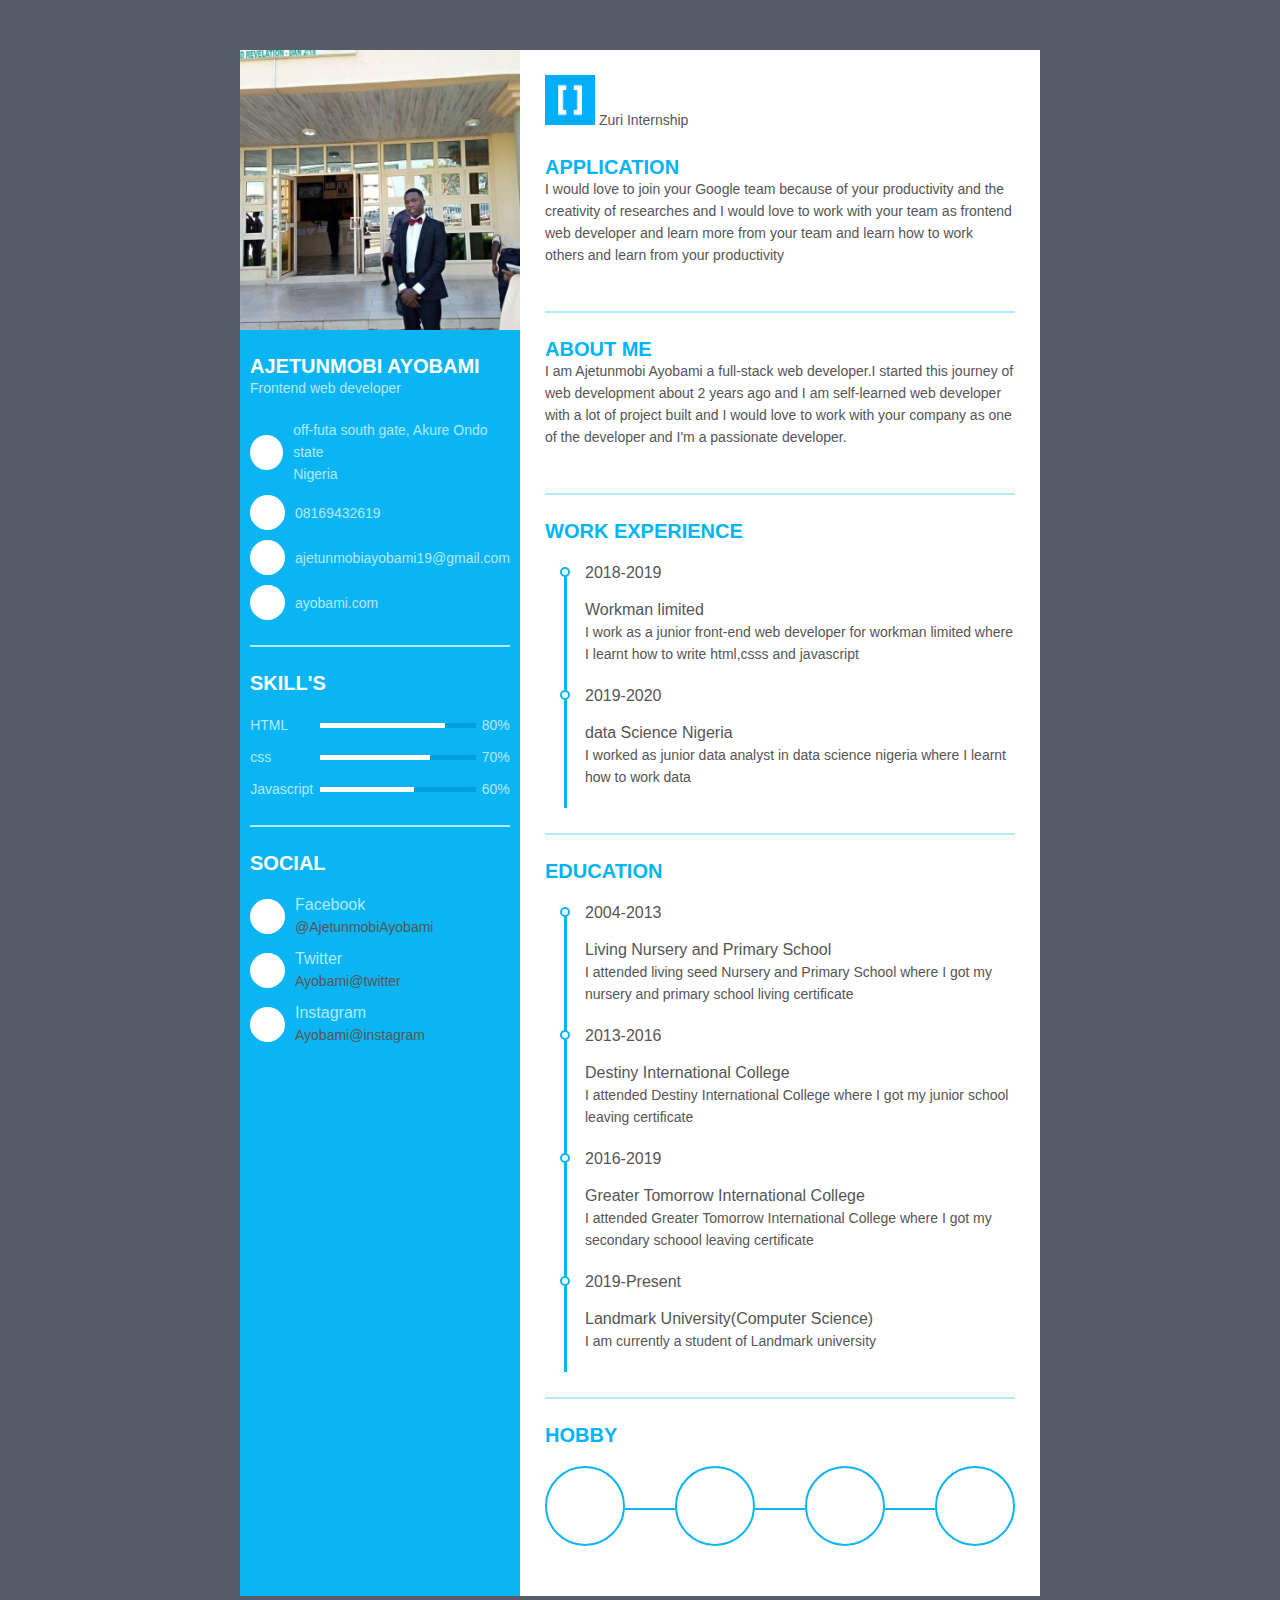
==== index.html @ 696c0b4f "your message" ====
<!DOCTYPE html>
<head>
    <title>Ajetunmobi Ayobami</title>
    <meta name="viewport" content="width=device-width,initial-sacale=1,maximum-scale=1,minimum-scale=1">
    <link rel="stylesheet" href="css/styles.css">
    <link rel="stylesheet" href="https://use.fontawesome.com/releases/v5.7.0/css/all.css" integrity="sha384-lZN37f5QGtY3VHgisS14W3ExzMWZxybE1SJSEsQp9S+oqd12jhcu+A56Ebc1zFSJ" crossorigin="anonymous">
</head>
<body>
    <div class="resume">
        <div class="resume_left">
            <div class="resume_profile">
                <img src="images/ayo.jpg" alt="">
            </div>
            <div class="resume_content">
                <div class="resume_item resume_info">
                    <div class="title">
                        <p class="bold">Ajetunmobi Ayobami</p>
                        <p class="regular">Frontend web developer</p>
                    </div>
                    <ul>
                        <li>
                            <div class="icon"><i class="fas fa-map-signs"></i></div>
                            <div class="data">
                                off-futa south gate, Akure Ondo state <br> Nigeria
                            </div>
                        </li>
                        <li>
                            <div class="icon"><i class="fas fa-mobile-alt" aria-hidden="true"></i></div>
                            <div class="data">
                                    08169432619
                            </div>
                        </li>
                        <li>
                            <div class="icon"><i class="fas fa-envelope" aria-hidden="true"></i></div>
                            <div class="data">
                                ajetunmobiayobami19@gmail.com
                            </div>
                        </li>
                        <li>
                            <div class="icon"><i class="fas fa-envelope" aria-hidden="true"></i></div>
                            <div class="data">
                               ayobami.com
                            </div>
                        </li>
                    </ul>
                </div>
                <div class="resume_item resume_skill">
                    <p class="bold title">skill's</p>
                    <ul>
                        <li>
                            <div class="skill_name">HTML</div>
                            <div class="skill_progress">
                                <span style="width: 80%;"></span>
                            </div>
                            <div class="skill_Per">80%</div>
                        </li>
                        <li>
                            <div class="skill_name">css</div>
                            <div class="skill_progress">
                                <span style="width: 70%;"></span>
                            </div>
                            <div class="skill_Per">70%</div>
                        </li>
                        <li>
                            <div class="skill_name">Javascript</div>
                            <div class="skill_progress">
                                <span style="width: 60%;"></span>
                            </div>
                            <div class="skill_Per">60%</div>
                        </li>
                    </ul>
                </div>
                <div class="resume_item resume_social"> 
                      <div class="title">
                          <p class="bold">Social</p>
                      </div> 
                      <ul>
                          <li>
                              <div class="icon">
                                <i class="fab fa-facebook-square" aria-hidden="true"></i>
                              </div>
                              <div class="data">
                                  <p class="semi_bold">Facebook</p>
                                  <a href="https://www.facebook.com/ayobami.ajetunmobi.3">@AjetunmobiAyobami</a>
                              </div>
                          </li>
                          <li>
                            <div class="icon">
                                <i class="fab fa-twitter-square" aria-hidden="true"></i>  
                            </div>
                            <div class="data">
                                <p class="semi_bold">Twitter</p>
                                <a href="https://twitter.com/Aje22343641">Ayobami@twitter</a>
                            </div>
                        </li>
                        <li>
                            <div class="icon">
                                <i class="fab fa-instagram" aria-hidden="true"></i>
                            </div>
                            <div class="data">
                                <p class="semi_bold">Instagram</p>
                                <a href="https://www.gmail.com/ajetunmobiayobami19@gmail.com">Ayobami@instagram</a>
                            </div>
                        </li>
                      </ul>        
                </div>
            </div>
        </div>
        <div class="resume_right">
            <img src="images/hng.png" alt="">
            <a href="https://internship.zuri.team/">Zuri Internship</a>
            <div class="resume_item resume_application">
                <div class="title">
                    <div class="bold">Application</div>
                    <p>I would love to join your Google team because of your productivity and the creativity of researches and I would love to work with your team as frontend web developer and learn more from your team and learn how to work others and learn from your productivity</p>
                </div>
            </div>
            <div class="resume_item resume_about">
                <div class="title">
                    <div class="bold">About Me</div> 
                    <p>I am Ajetunmobi Ayobami a full-stack web developer.I started this journey of web development about
                        2 years ago and I am self-learned web developer with a lot of project built and I would love to work
                        with your company as one of the developer and I'm a passionate developer.
                    </p>
                </div>
            </div>
            <div class="resume_item resume_work">
                <div class="title">
                    <div class="bold">Work Experience</div>
            </div>
            <ul>
                <li>
                    <div class="date">2018-2019</div>
                    <div class="info">
                        <p class="semi_bold">Workman limited</p>
                        <p>I work as a junior front-end web developer for workman limited where I learnt how to write html,csss and javascript </p>
                    </div>
                </li>
                <li>
                    <div class="date">2019-2020</div>
                    <div class="info">
                        <p class="semi_bold">data Science Nigeria</p>
                        <p>I worked as junior data analyst in data science nigeria where I learnt how to work data</p>
                    </div>
                </li>
            </ul>
            </div>

            <div class="resume_item resume_education">
                <div class="title">
                    <div class="bold">Education</div> 
            </div>
            <ul>
                <li>
                    <div class="date">2004-2013</div>
                    <div class="info">
                        <p class="semi_bold">Living Nursery and Primary School</p>
                        <p>I attended living seed Nursery and Primary School where I got my nursery and primary school living certificate   </p>
                    </div> 
                </li>
                <li>
                    <div class="date">2013-2016</div>
                    <div class="info">
                        <p class="semi_bold">Destiny International College</p>
                        <p>I attended Destiny International College where I got my junior school leaving certificate   </p>
                    </div> 
                </li>
                <li>
                    <div class="date">2016-2019</div>
                    <div class="info">
                        <p class="semi_bold">Greater Tomorrow International College</p>
                        <p>I attended Greater Tomorrow International College where I got my secondary schoool leaving certificate </p>
                    </div> 
                </li>
                <li>
                    <div class="date">2019-Present</div>
                    <div class="info">
                        <p class="semi_bold">Landmark University(Computer Science)</p>
                        <p> I am currently a student of Landmark university </p>
                    </div> 
                </li>
            </ul>
            </div>
            <div class="resume_item resume_hobby">
                <div class="title">
                    <div class="bold">Hobby</div> 
            </div>
            <ul>
                <li><i class="fas fa-book" aria-hidden="true"></i></li>
                <li><i class="fas fa-gamepad " aria-hidden="true"></i></li>
                <li><i class="fas fa-music" aria-hidden="true"></i></li>
                <li><i class="fab fa-pagelines" aria-hidden="true"></i></li>
            </ul>
            </div>
        </div>
    </div>
</body>
</html>
---- css/styles.css ----
*{
    margin: 0;
    padding:0;
    box-sizing: border-box;
    list-style: none;
    font-family: 'Cambria',sans-serif;
}

body{
    background:#585c68;
    font-size: 14px;
    line-height: 22px;
    color:#555555;
}

.bold{
    font-weight: 700;
    font-size: 20px;
    text-transform: uppercase;
}

.semi_bold{
    font-weight: 500;
    font-size:16px;
}

.resume{
    width:800px;
    height:auto;
    display: flex;
    margin:50px auto;
}

.resume .resume_left{
    width:280px;
    background: #0bb5f4;
}

.resume .resume_left .resume_profile{
    width:100%;
    height:280px;
}

.resume .resume_left .resume_profile img{
    width:100%;
    height:100%;
}

.resume .resume_left .resume_content{
    padding: 0 10px;
}

a{
    text-decoration: none;
    color:#555555;
    font-size:14px;
}

.resume .title{
    margin-bottom: 20px;
}

.resume .resume_left .bold{
    color:#fff;
}

.resume .resume_left .regular{
    color:#b1eaff;
}

.resume .resume_item{
    padding: 25px 0;
    border-bottom:2px solid #b1eaff;
}

.resume .resume_left .resume_item:last-child,
.resume .resume_right .resume_item:last-child
{
    border:0;
}

.resume .resume_left ul li{
    display:flex;
    align-items:center;
    margin-bottom: 10px; 
}

.resume .resume_left ul li:last-child{
   margin-bottom: 0;
}

.resume .resume_left ul li .icon{
    width:35px;
    height:35px;
    background:#fff;
    color:#0bb5f4;
    border-radius:50%;
    margin-right: 10px;
    font-size: 15px;
    position: relative;
}

.resume .icon i,
.resume .resume_right .resume_hobby ul li i
{
    position:absolute;
    top:50%;
    left:50%;
    transform:translate(-50%,-50%)
}

.resume .resume_left  ul li .data{
    color:#b1eaff;
}

.resume .resume_left .resume_skill ul li{
    color:#b1eaff;
    justify-content: space-around;
}

.resume .resume_left .resume_skill ul li .skill_name{
    width:25%;  
}

.resume .resume_left .resume_skill ul li .skill_progress{
    width:60%;
    margin: 0 5px;
    height:5px;
    background:#009fd9;
    position: relative;
}

.resume .resume_left .resume_skill ul li .skill_per{
    width:15%;
}

.resume .resume_left .resume_skill ul li .skill_progress span{
    position:absolute;
    top:0;
    left:0;
    height: 100%;
    background:#fff;
}

.resume .resume_right{
    width:520px;
    background:#fff;
    padding:25px;
}

.resume .resume_right .bold{
    color:#00b5f4;
}

.resume .resume_right .resume_work ul,
.resume .resume_right .resume_education ul {
    padding-left: 40px;
    overflow:hidden;
}

.resume .resume_right ul li{
     position: relative;
}

.resume .resume_right ul li .date{
    font-size:16px;
    font-weight:500;
    margin-bottom:15px;
}

.resume .resume_right ul li  .info{
    margin-bottom: 20px;
}

.resume .resume_right ul li :last-child .info{
    margin-bottom: 0;
}

.resume .resume_right .resume_work ul li:before,
.resume .resume_right .resume_education ul li:before{
    content:"";
    position:absolute;
    top:5px;
    left:-25px;
    width:6px;
    height:6px;
    border-radius: 50%;
    border: 2px solid #0bb5f4;
}

.resume .resume_right .resume_work ul li:after,
.resume .resume_right .resume_education ul li:after{
    content:"";
    position:absolute;
    top:14px;
    left:-21px;
    width:3px;
    height:115px;
    background: #0bb5f4;
}

.resume .resume_right .resume_hobby ul{
    display: flex; 
    justify-content: space-between;
}

.resume .resume_right .resume_hobby ul li{
    width:80px;
    height:80px;
    border: 2px solid #0bb5f4;
    border-radius: 50%;
    position: relative;
    color:#0bb5f4;
}

.resume .resume_right .resume_hobby ul li i{
    font-size:30px;
}

.resume .resume_right .resume_hobby ul li:before{
    content:"";
    position:absolute;
    top:40px;
    right:-52px;
    width:50px;
    height:2px;
    background: #0bb5f4;
}

.resume .resume_right .resume_hobby ul li:last-child::before{
    display: none;
}

.resume_right img{
    height:50px;
}
@media  (max-width:700px){    
}
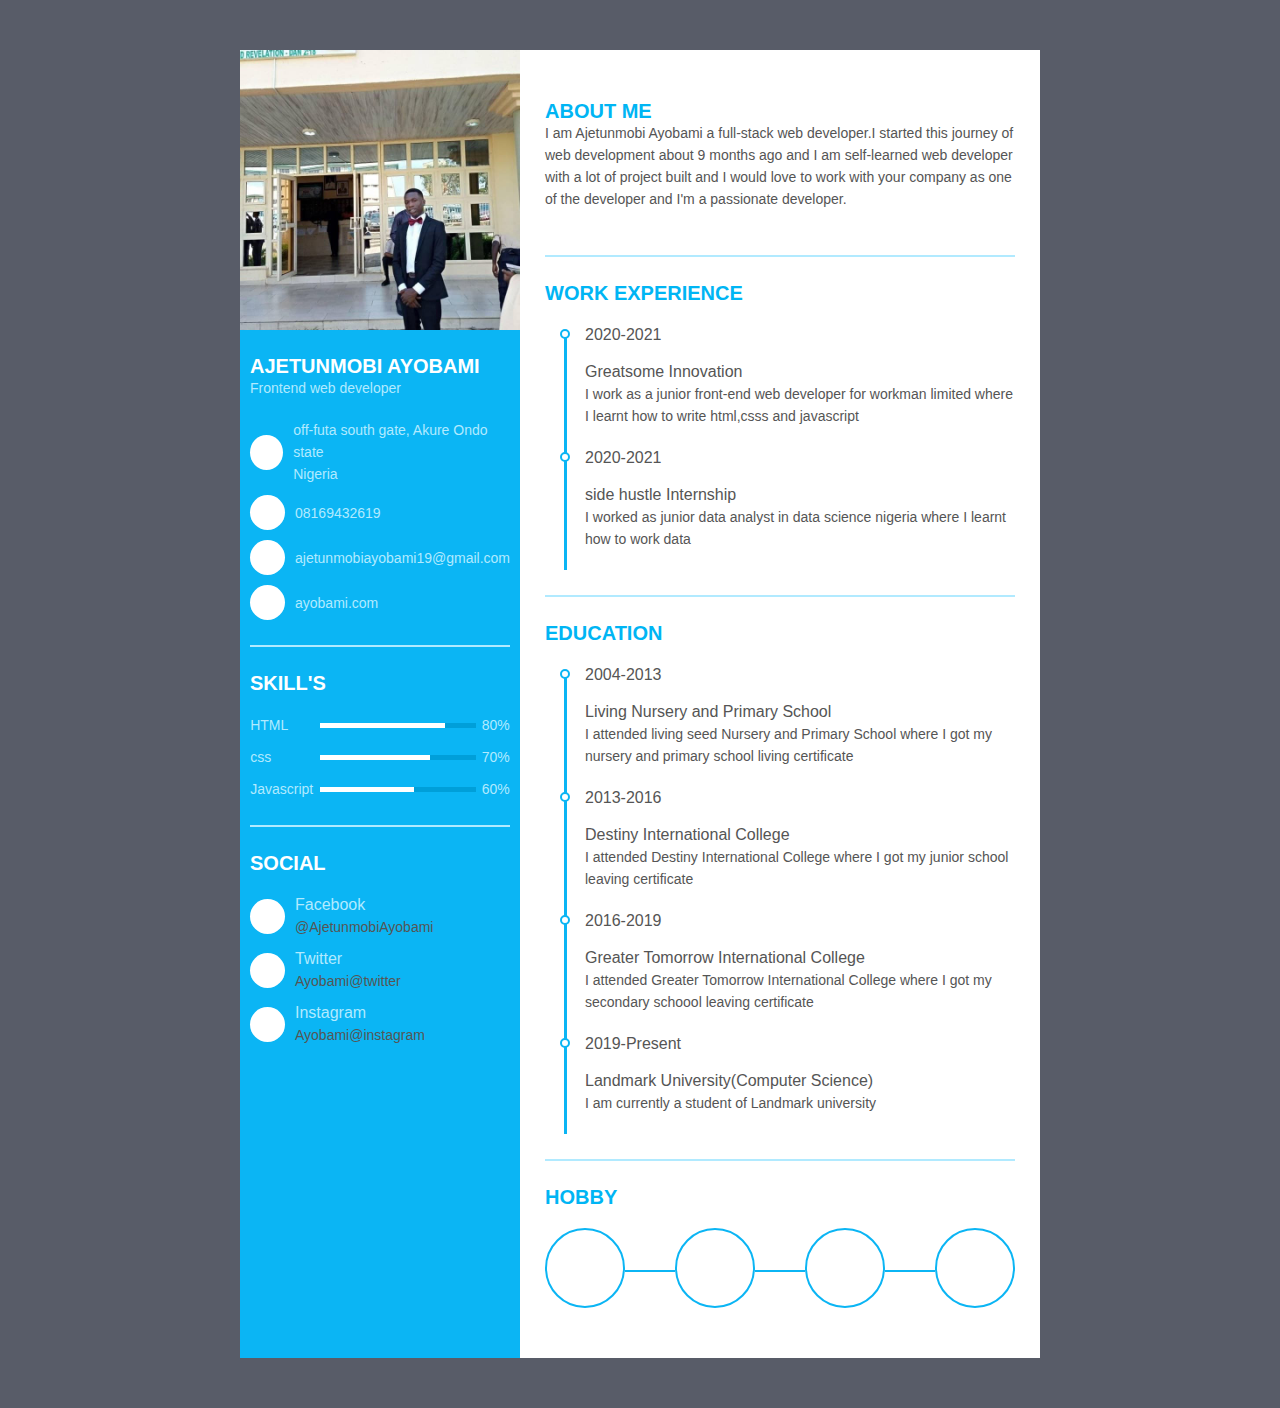
==== commit 48083833: "Update index.html" ====
--- a/index.html
+++ b/index.html
@@ -107,19 +107,12 @@
             </div>
         </div>
         <div class="resume_right">
-            <img src="images/hng.png" alt="">
-            <a href="https://internship.zuri.team/">Zuri Internship</a>
-            <div class="resume_item resume_application">
-                <div class="title">
-                    <div class="bold">Application</div>
-                    <p>I would love to join your Google team because of your productivity and the creativity of researches and I would love to work with your team as frontend web developer and learn more from your team and learn how to work others and learn from your productivity</p>
-                </div>
-            </div>
+            
             <div class="resume_item resume_about">
                 <div class="title">
                     <div class="bold">About Me</div> 
                     <p>I am Ajetunmobi Ayobami a full-stack web developer.I started this journey of web development about
-                        2 years ago and I am self-learned web developer with a lot of project built and I would love to work
+                        9 months ago and I am self-learned web developer with a lot of project built and I would love to work
                         with your company as one of the developer and I'm a passionate developer.
                     </p>
                 </div>
@@ -130,16 +123,16 @@
             </div>
             <ul>
                 <li>
-                    <div class="date">2018-2019</div>
+                    <div class="date">2020-2021</div>
                     <div class="info">
-                        <p class="semi_bold">Workman limited</p>
+                        <p class="semi_bold">Greatsome Innovation</p>
                         <p>I work as a junior front-end web developer for workman limited where I learnt how to write html,csss and javascript </p>
                     </div>
                 </li>
                 <li>
-                    <div class="date">2019-2020</div>
+                    <div class="date">2020-2021</div>
                     <div class="info">
-                        <p class="semi_bold">data Science Nigeria</p>
+                        <p class="semi_bold">side hustle Internship</p>
                         <p>I worked as junior data analyst in data science nigeria where I learnt how to work data</p>
                     </div>
                 </li>
@@ -195,4 +188,4 @@
         </div>
     </div>
 </body>
-</html>+</html>
